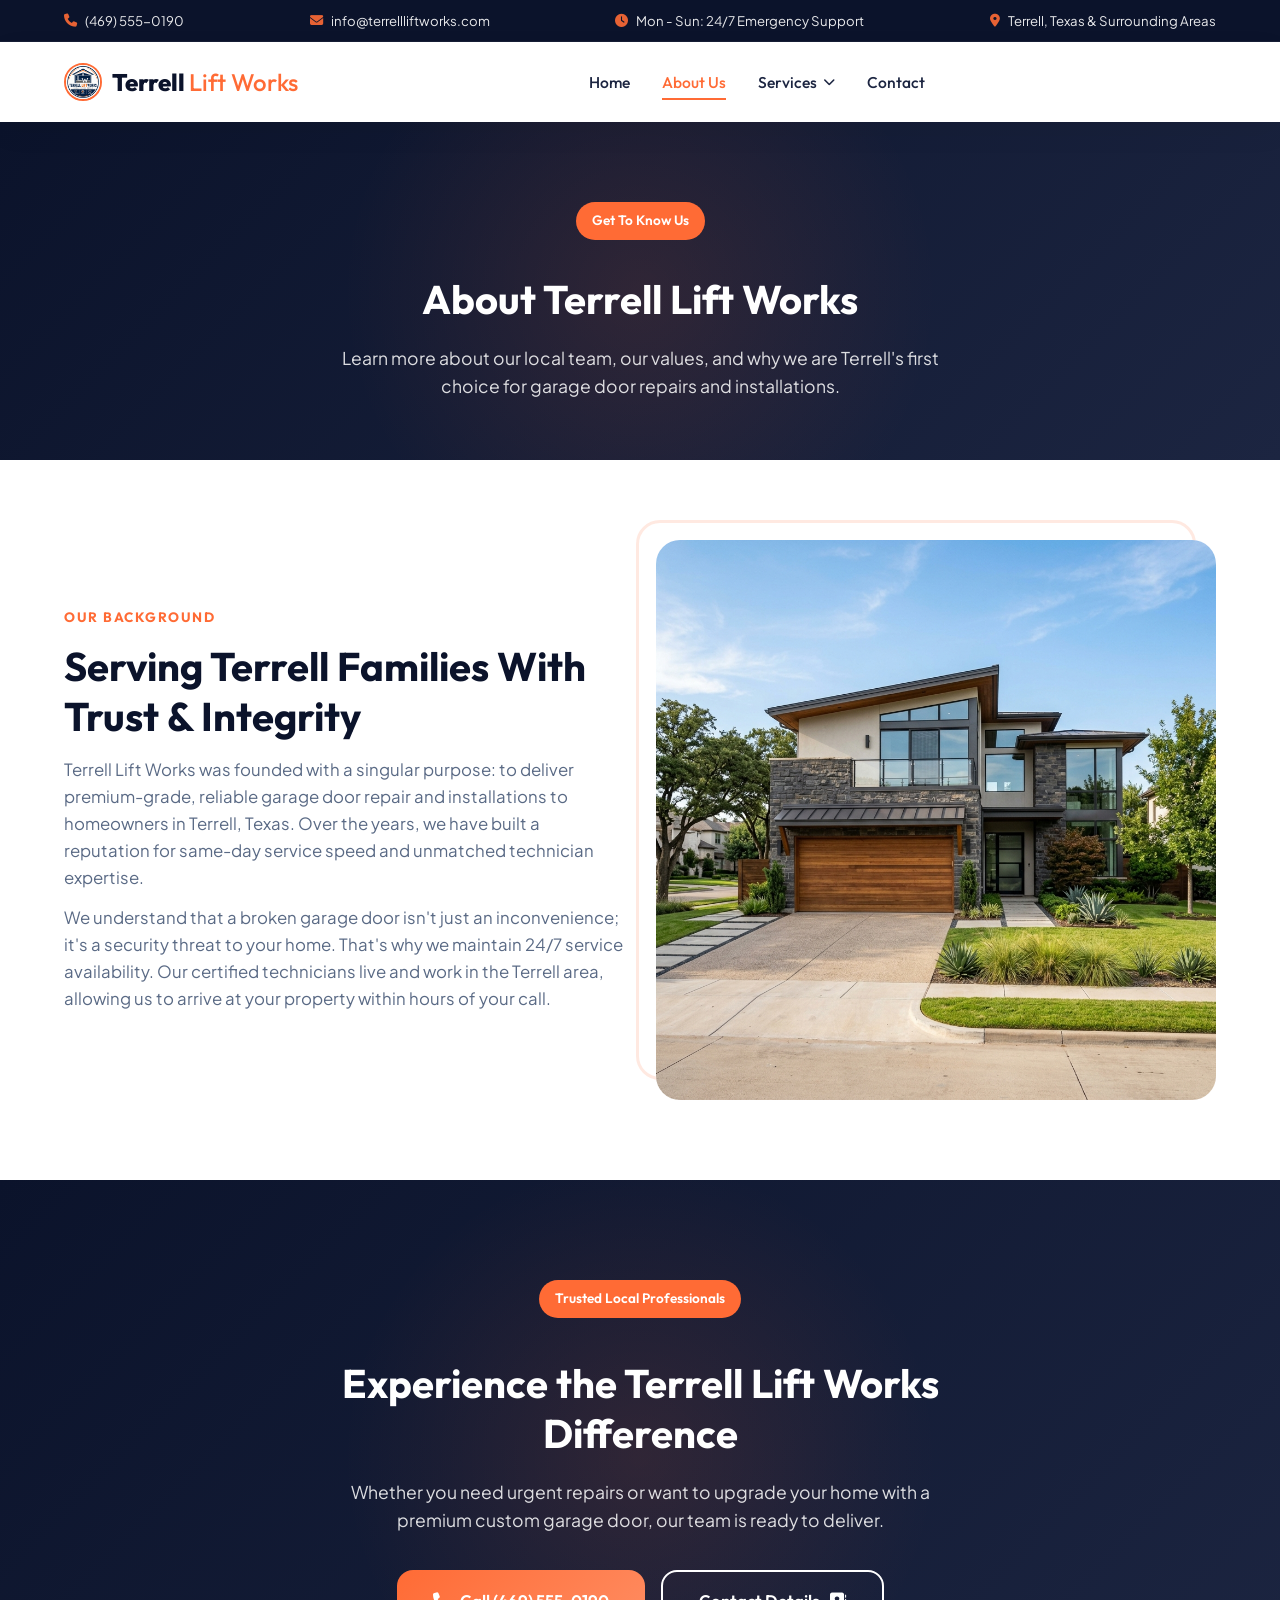
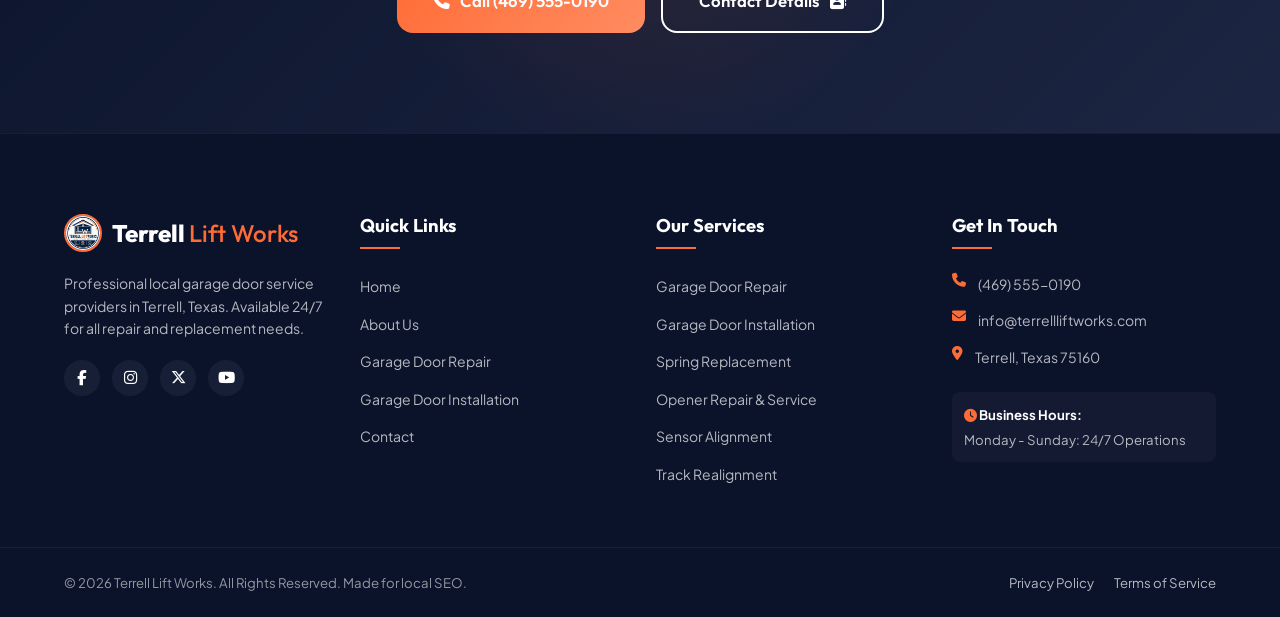
==== about.html @ 69af88a5 "first commit" ====
<!DOCTYPE html>
<html lang="en">
<head>
    <meta charset="UTF-8">
    <meta name="viewport" content="width=device-width, initial-scale=1.0">
    <title>About Us | Terrell Lift Works</title>
    <meta name="description" content="Learn more about Terrell Lift Works. We are a locally owned and operated team of garage door repair and installation experts in Terrell, Texas.">
    <meta name="robots" content="index, follow">
    <link rel="canonical" href="https://garagedoorrepairterrell.com/about.html">
    
    <!-- Open Graph / Facebook -->
    <meta property="og:type" content="website">
    <meta property="og:url" content="https://garagedoorrepairterrell.com/about.html">
    <meta property="og:title" content="About Us | Terrell Lift Works">
    <meta property="og:description" content="Learn about our experienced local technicians, licensing, core values, and community commitment in Terrell, TX.">
    <meta property="og:image" content="assets/about_garage.png">

    <!-- Google Fonts -->
    <link rel="preconnect" href="https://fonts.googleapis.com">
    <link rel="preconnect" href="https://fonts.gstatic.com" crossorigin>
    <link href="https://fonts.googleapis.com/css2?family=Outfit:wght@400;500;600;700;800&family=Plus+Jakarta+Sans:wght@400;500;600;700&display=swap" rel="stylesheet">

    <!-- Font Awesome Icons -->
    <link rel="stylesheet" href="https://cdnjs.cloudflare.com/ajax/libs/font-awesome/6.4.0/css/all.min.css" integrity="sha512-iecdLmaskl7CVkqkXNQ/ZH/XLlvWZOJyj7Yy7tcenmpD1ypASozpmT/E0iPtmFIB46ZmdtAc9eNBvH0H/ZpiBw==" crossorigin="anonymous" referrerpolicy="no-referrer" />

    <!-- Favicon -->
    <link rel="icon" type="image/jpeg" href="assets/logo.jpg">

    <!-- Custom CSS -->
    <link rel="stylesheet" href="style.css">
    <!-- Schema Markup -->
    <script type="application/ld+json">
    {
      "@context": "https://schema.org",
      "@graph": [
        {
          "@type": "AboutPage",
          "@id": "https://garagedoorrepairterrell.com/about.html#webpage",
          "url": "https://garagedoorrepairterrell.com/about.html",
          "name": "About Us - Terrell Lift Works",
          "description": "Learn more about Terrell Lift Works. We are a locally owned and operated team of garage door repair and installation experts in Terrell, Texas.",
          "isPartOf": {
            "@type": "WebSite",
            "@id": "https://garagedoorrepairterrell.com/#website",
            "url": "https://garagedoorrepairterrell.com/",
            "name": "Terrell Lift Works"
          }
        },
        {
          "@type": "LocalBusiness",
          "@id": "https://garagedoorrepairterrell.com/#business",
          "name": "Terrell Lift Works",
          "image": "https://garagedoorrepairterrell.com/assets/logo.jpg",
          "telephone": "+14695550190",
          "url": "https://garagedoorrepairterrell.com/"
        }
      ]
    }
    </script>
</head>
<body>

    <!-- Scroll Progress Bar -->
    <div id="scroll-progress" class="scroll-progress-bar" aria-hidden="true"></div>



    <!-- Top Info Bar -->
    <div class="top-info-bar" role="complementary" aria-label="Quick Contact Info">
        <div class="container info-container">
            <div class="info-item">
                <i class="fa-solid fa-phone info-icon" aria-hidden="true"></i>
                <a href="tel:+14695550190" aria-label="Call us at (469) 555-0190">(469) 555-0190</a>
            </div>
            <div class="info-item">
                <i class="fa-solid fa-envelope info-icon" aria-hidden="true"></i>
                <a href="mailto:info@terrellliftworks.com" aria-label="Email info@terrellliftworks.com">info@terrellliftworks.com</a>
            </div>
            <div class="info-item">
                <i class="fa-solid fa-clock info-icon" aria-hidden="true"></i>
                <span>Mon - Sun: 24/7 Emergency Support</span>
            </div>
            <div class="info-item">
                <i class="fa-solid fa-location-dot info-icon" aria-hidden="true"></i>
                <span>Terrell, Texas & Surrounding Areas</span>
            </div>
        </div>
    </div>

    <!-- Sticky Main Header & Navbar -->
    <header class="main-header" id="main-header">
        <div class="container nav-container">
            <!-- Logo -->
            <a href="index.html" class="logo" aria-label="Terrell Lift Works Home">
                <img src="assets/logo.jpg" alt="Terrell Lift Works Logo" class="logo-image">
                <span class="logo-text">Terrell<span class="logo-accent">Lift Works</span></span>
            </a>

            <!-- Navigation Links -->
            <nav class="nav-menu-wrapper" id="nav-menu-wrapper" aria-label="Main Navigation">
                <ul class="nav-menu" id="nav-menu">
                    <li class="nav-item">
                        <a href="index.html" class="nav-link">Home</a>
                    </li>
                    <li class="nav-item">
                        <a href="about.html" class="nav-link active">About Us</a>
                    </li>
                    <li class="nav-item dropdown">
                        <a href="#services" class="nav-link dropdown-toggle" id="servicesDropdownLink" role="button" aria-expanded="false" aria-haspopup="true">
                            Services <i class="fa-solid fa-chevron-down dropdown-arrow" aria-hidden="true"></i>
                        </a>
                        <ul class="dropdown-menu" aria-labelledby="servicesDropdownLink">
                            <li><a href="garage-door-installation.html" class="dropdown-item">Garage Door Installation</a></li>
                        </ul>
                    </li>
                    <li class="nav-item">
                        <a href="contact.html" class="nav-link">Contact</a>
                    </li>
                </ul>
            </nav>

            <!-- Actions & Hamburger Menu -->
            <div class="header-actions">
                <button class="hamburger-toggle" id="hamburger-toggle" aria-expanded="false" aria-controls="nav-menu-wrapper" aria-label="Toggle Navigation Menu">
                    <span class="bar bar-top"></span>
                    <span class="bar bar-mid"></span>
                    <span class="bar bar-bot"></span>
                </button>
            </div>
        </div>
    </header>

    <main>
        <!-- Subpage Banner Hero -->
        <section class="cta-section text-center" style="padding: 80px 0 60px;" aria-label="Page Header">
            <div class="cta-bg-decorator" aria-hidden="true"></div>
            <div class="container reveal-up">
                <span class="badge badge-orange">Get To Know Us</span>
                <h1 class="cta-title" style="margin-top: 10px;">About Terrell Lift Works</h1>
                <p class="cta-desc" style="max-width: 600px; margin-left: auto; margin-right: auto; margin-bottom: 0;">Learn more about our local team, our values, and why we are Terrell's first choice for garage door repairs and installations.</p>
            </div>
        </section>

        <!-- Our Story / Grid -->
        <section class="about-section" style="padding: 80px 0;" aria-label="Our Story">
            <div class="container grid grid-2 align-center">
                <!-- Left: content -->
                <div class="about-content reveal-left">
                    <span class="section-subtitle">Our Background</span>
                    <h2 class="section-title">Serving Terrell Families With Trust &amp; Integrity</h2>
                    <p class="section-desc">Terrell Lift Works was founded with a singular purpose: to deliver premium-grade, reliable garage door repair and installations to homeowners in Terrell, Texas. Over the years, we have built a reputation for same-day service speed and unmatched technician expertise.</p>
                    <p class="section-desc" style="margin-top: -10px;">We understand that a broken garage door isn't just an inconvenience; it's a security threat to your home. That's why we maintain 24/7 service availability. Our certified technicians live and work in the Terrell area, allowing us to arrive at your property within hours of your call.</p>
                    

                </div>

                <!-- Right: Image -->
                <div class="about-media reveal-right">
                    <div class="about-decoration" aria-hidden="true"></div>
                    <div class="image-wrapper shadow-lg">
                        <img src="assets/about_garage.png" alt="Our professional technicians working on a garage installation in Terrell, TX" class="about-img">
                    </div>
                </div>
            </div>
        </section>





        <!-- CTA Section -->
        <section class="cta-section" aria-label="Book Now">
            <div class="cta-bg-decorator" aria-hidden="true"></div>
            <div class="container text-center max-w-700 reveal-up">
                <span class="badge badge-orange">Trusted Local Professionals</span>
                <h2 class="cta-title">Experience the Terrell Lift Works Difference</h2>
                <p class="cta-desc">Whether you need urgent repairs or want to upgrade your home with a premium custom garage door, our team is ready to deliver.</p>
                <div class="cta-buttons">
                    <a href="tel:+14695550190" class="btn btn-orange-gradient btn-lg shadow-hover">
                        <i class="fa-solid fa-phone" aria-hidden="true"></i> Call (469) 555-0190
                    </a>
                    <a href="contact.html" class="btn btn-outline-white btn-lg">
                        Contact Details <i class="fa-solid fa-address-book" aria-hidden="true"></i>
                    </a>
                </div>
            </div>
        </section>
    </main>

    <!-- Footer -->
    <footer class="main-footer" role="contentinfo">
        <div class="container grid grid-4">
            <!-- Col 1: About & Social -->
            <div class="footer-col footer-col-about">
                <a href="index.html" class="logo footer-logo" aria-label="Terrell Lift Works Home">
                    <img src="assets/logo.jpg" alt="Terrell Lift Works Logo" class="logo-image">
                    <span class="logo-text">Terrell<span class="logo-accent">Lift Works</span></span>
                </a>
                <p class="footer-about-text">Professional local garage door service providers in Terrell, Texas. Available 24/7 for all repair and replacement needs.</p>
                <div class="footer-socials">
                    <a href="https://facebook.com/" target="_blank" rel="noopener" aria-label="Facebook Page"><i class="fa-brands fa-facebook-f"></i></a>
                    <a href="https://instagram.com/" target="_blank" rel="noopener" aria-label="Instagram Profile"><i class="fa-brands fa-instagram"></i></a>
                    <a href="https://twitter.com/" target="_blank" rel="noopener" aria-label="Twitter Feed"><i class="fa-brands fa-x-twitter"></i></a>
                    <a href="https://youtube.com/" target="_blank" rel="noopener" aria-label="YouTube Channel"><i class="fa-brands fa-youtube"></i></a>
                </div>
            </div>

            <!-- Col 2: Quick Links -->
            <div class="footer-col">
                <h4 class="footer-col-title">Quick Links</h4>
                <ul class="footer-links" role="list">
                    <li><a href="index.html">Home</a></li>
                    <li><a href="about.html">About Us</a></li>
                    <li><a href="garage-door-repair.html">Garage Door Repair</a></li>
                    <li><a href="garage-door-installation.html">Garage Door Installation</a></li>
                    <li><a href="contact.html">Contact</a></li>
                </ul>
            </div>

            <!-- Col 3: Services -->
            <div class="footer-col">
                <h4 class="footer-col-title">Our Services</h4>
                <ul class="footer-links" role="list">
                    <li><a href="garage-door-repair.html">Garage Door Repair</a></li>
                    <li><a href="garage-door-installation.html">Garage Door Installation</a></li>
                    <li><a href="garage-door-repair.html">Spring Replacement</a></li>
                    <li><a href="garage-door-repair.html">Opener Repair &amp; Service</a></li>
                    <li><a href="garage-door-repair.html">Sensor Alignment</a></li>
                    <li><a href="garage-door-repair.html">Track Realignment</a></li>
                </ul>
            </div>

            <!-- Col 4: Contact Info & Hours -->
            <div class="footer-col">
                <h4 class="footer-col-title">Get In Touch</h4>
                <address class="footer-contact-info">
                    <div class="footer-info-item">
                        <i class="fa-solid fa-phone text-orange" aria-hidden="true"></i>
                        <a href="tel:+14695550190">(469) 555-0190</a>
                    </div>
                    <div class="footer-info-item">
                        <i class="fa-solid fa-envelope text-orange" aria-hidden="true"></i>
                        <a href="mailto:info@terrellliftworks.com">info@terrellliftworks.com</a>
                    </div>
                    <div class="footer-info-item">
                        <i class="fa-solid fa-location-dot text-orange" aria-hidden="true"></i>
                        <span>Terrell, Texas 75160</span>
                    </div>
                </address>
                <div class="footer-hours mt-3">
                    <span class="hours-title"><i class="fa-solid fa-clock text-orange" aria-hidden="true"></i> Business Hours:</span>
                    <span class="hours-val">Monday - Sunday: 24/7 Operations</span>
                </div>
            </div>
        </div>

        <!-- Footer Bottom -->
        <div class="footer-bottom">
            <div class="container flex-row flex-between">
                <p class="copyright">&copy; 2026 Terrell Lift Works. All Rights Reserved. Made for local SEO.</p>
                <ul class="footer-legal-links" role="list">
                    <li><a href="index.html">Privacy Policy</a></li>
                    <li><a href="index.html">Terms of Service</a></li>
                </ul>
            </div>
        </div>
    </footer>

    <!-- Back to Top Button -->
    <button id="back-to-top" class="back-to-top-btn" aria-label="Back to Top">
        <i class="fa-solid fa-arrow-up" aria-hidden="true"></i>
    </button>

    <!-- Custom Script -->
    <script src="script.js"></script>
</body>
</html>
---- style.css ----
/* ==========================================================================
   CSS DESIGN SYSTEM & VARIABLE DEFINITIONS
   ========================================================================== */
:root {
    /* Color Palette */
    --color-navy-dark: #0B132B;
    --color-navy-medium: #1C2541;
    --color-navy-light: #3A506B;
    --color-orange: #FF6B35;
    --color-orange-light: #FF8C61;
    --color-orange-dark: #E0531F;
    --color-white: #FFFFFF;
    --color-bg-light: #F4F5F7;
    --color-text-dark: #2D3748;
    --color-text-muted: #5A6A85;
    --color-border: #E2E8F0;
    --color-red: #D9534F;
    --color-green: #2ECC71;

    /* Fonts */
    --font-heading: 'Outfit', -apple-system, BlinkMacSystemFont, "Segoe UI", Roboto, sans-serif;
    --font-body: 'Plus Jakarta Sans', -apple-system, BlinkMacSystemFont, "Segoe UI", Roboto, sans-serif;

    /* Spacing & Sizes */
    --container-max-width: 1200px;
    --border-radius-sm: 8px;
    --border-radius-md: 16px;
    --border-radius-lg: 24px;
    
    /* Shadows */
    --shadow-soft: 0 10px 30px rgba(0, 0, 0, 0.05);
    --shadow-medium: 0 15px 35px rgba(11, 19, 43, 0.08);
    --shadow-heavy: 0 20px 40px rgba(11, 19, 43, 0.15);
    --shadow-orange-glow: 0 10px 25px rgba(255, 107, 53, 0.25);
    --shadow-navy-glow: 0 10px 25px rgba(28, 37, 65, 0.15);

    /* Transitions */
    --transition-fast: 0.2s ease;
    --transition-normal: 0.3s cubic-bezier(0.25, 0.8, 0.25, 1);
    --transition-slow: 0.5s cubic-bezier(0.25, 0.8, 0.25, 1);
}

/* ==========================================================================
   RESET & BASE STYLES
   ========================================================================== */
*, *::before, *::after {
    box-sizing: border-box;
    margin: 0;
    padding: 0;
}

html {
    scroll-behavior: smooth;
    font-size: 16px;
    -webkit-font-smoothing: antialiased;
    -moz-osx-font-smoothing: grayscale;
}

body {
    font-family: var(--font-body);
    color: var(--color-text-dark);
    background-color: var(--color-white);
    line-height: 1.6;
    overflow-x: hidden;
}

h1, h2, h3, h4, h5, h6 {
    font-family: var(--font-heading);
    font-weight: 700;
    color: var(--color-navy-dark);
    line-height: 1.25;
}

a {
    color: inherit;
    text-decoration: none;
    transition: var(--transition-fast);
}

ul, ol {
    list-style: none;
}

img {
    max-width: 100%;
    height: auto;
    display: block;
}

button, input, select, textarea {
    font-family: inherit;
    font-size: inherit;
    color: inherit;
    border: none;
    outline: none;
    background: none;
}

button {
    cursor: pointer;
}

/* ==========================================================================
   LAYOUT CONTAINERS & UTILITIES
   ========================================================================== */
.container {
    width: 100%;
    max-width: var(--container-max-width);
    margin: 0 auto;
    padding: 0 24px;
}

.grid {
    display: grid;
    gap: 32px;
}

.grid-2 {
    grid-template-columns: repeat(2, 1fr);
}

.grid-3 {
    grid-template-columns: repeat(3, 1fr);
}

.grid-4 {
    grid-template-columns: repeat(4, 1fr);
}

.grid-2-13 {
    grid-template-columns: 1.2fr 1.8fr;
}

.flex-row {
    display: flex;
    align-items: center;
}

.flex-between {
    justify-content: space-between;
}

.align-center {
    align-items: center;
}

.text-center {
    text-align: center;
}

.text-orange {
    color: var(--color-orange);
}

.bg-light {
    background-color: var(--color-bg-light);
}

.max-w-700 {
    max-width: 700px;
}

.mx-auto {
    margin-left: auto;
    margin-right: auto;
}

.mb-5 {
    margin-bottom: 48px;
}

.mt-2 {
    margin-top: 16px;
}

.mt-3 {
    margin-top: 24px;
}

.mt-4 {
    margin-top: 32px;
}

/* ==========================================================================
   SCROLL PROGRESS BAR & LOADER
   ========================================================================== */
.scroll-progress-bar {
    position: fixed;
    top: 0;
    left: 0;
    height: 4px;
    background: linear-gradient(90deg, var(--color-orange) 0%, var(--color-orange-light) 100%);
    width: 0%;
    z-index: 1001;
    transition: width 0.1s ease-out;
}

.page-loader {
    position: fixed;
    top: 0;
    left: 0;
    width: 100%;
    height: 100%;
    background-color: var(--color-navy-dark);
    display: flex;
    justify-content: center;
    align-items: center;
    z-index: 9999;
    transition: opacity 0.5s ease, visibility 0.5s ease;
}

.page-loader.fade-out {
    opacity: 0;
    visibility: hidden;
}

.loader-content {
    text-align: center;
}

.loader-garage-door {
    width: 60px;
    height: 60px;
    border: 3px solid var(--color-white);
    border-radius: 4px;
    margin: 0 auto 20px;
    position: relative;
    padding: 2px;
    overflow: hidden;
}

.door-panel {
    background-color: var(--color-orange);
    height: 16px;
    margin-bottom: 2px;
    border-radius: 2px;
    animation: openDoor 2s ease-in-out infinite alternate;
}

.panel-1 { animation-delay: 0s; }
.panel-2 { animation-delay: 0.15s; }
.panel-3 { animation-delay: 0.3s; }

.loader-text {
    font-family: var(--font-heading);
    color: var(--color-white);
    font-size: 1.25rem;
    font-weight: 700;
    letter-spacing: 1px;
}

@keyframes openDoor {
    0% { transform: translateY(0); opacity: 1; }
    50% { transform: translateY(-40px); opacity: 0; }
    100% { transform: translateY(-40px); opacity: 0; }
}

/* ==========================================================================
   BUTTONS
   ========================================================================== */
.btn {
    display: inline-flex;
    align-items: center;
    justify-content: center;
    gap: 10px;
    padding: 14px 28px;
    font-family: var(--font-heading);
    font-weight: 600;
    border-radius: var(--border-radius-md);
    transition: var(--transition-normal);
    position: relative;
    overflow: hidden;
    z-index: 1;
}

.btn-primary {
    background-color: var(--color-orange);
    color: var(--color-white);
}

.btn-primary::before {
    content: '';
    position: absolute;
    top: 0;
    left: 0;
    width: 100%;
    height: 100%;
    background-color: var(--color-orange-dark);
    transform: scaleX(0);
    transform-origin: right;
    transition: transform 0.4s cubic-bezier(0.25, 0.8, 0.25, 1);
    z-index: -1;
    border-radius: var(--border-radius-md);
}

.btn-primary:hover::before {
    transform: scaleX(1);
    transform-origin: left;
}

.btn-primary:hover {
    color: var(--color-white);
    transform: translateY(-2px);
    box-shadow: var(--shadow-orange-glow);
}

.btn-outline {
    background-color: transparent;
    border: 2px solid var(--color-navy-dark);
    color: var(--color-navy-dark);
}

.btn-outline:hover {
    background-color: var(--color-navy-dark);
    color: var(--color-white);
    transform: translateY(-2px);
}

.btn-outline-white {
    background-color: transparent;
    border: 2px solid var(--color-white);
    color: var(--color-white);
}

.btn-outline-white:hover {
    background-color: var(--color-white);
    color: var(--color-navy-dark);
    transform: translateY(-2px);
}

.btn-orange-gradient {
    background: linear-gradient(135deg, var(--color-orange) 0%, var(--color-orange-light) 100%);
    color: var(--color-white);
}

.btn-orange-gradient:hover {
    transform: translateY(-2px);
    box-shadow: var(--shadow-orange-glow);
}

.btn-block {
    display: flex;
    width: 100%;
}

.btn-lg {
    padding: 16px 36px;
    font-size: 1.05rem;
}

.btn-nav {
    padding: 10px 20px;
    font-size: 0.9rem;
    border-radius: var(--border-radius-sm);
}

/* Animations for buttons */
.shadow-pulse {
    animation: shadowPulse 2s infinite;
}

@keyframes shadowPulse {
    0% { box-shadow: 0 0 0 0 rgba(255, 107, 53, 0.4); }
    70% { box-shadow: 0 0 0 10px rgba(255, 107, 53, 0); }
    100% { box-shadow: 0 0 0 0 rgba(255, 107, 53, 0); }
}

/* ==========================================================================
   TOP INFO BAR
   ========================================================================== */
.top-info-bar {
    background-color: var(--color-navy-dark);
    color: var(--color-white);
    font-size: 0.825rem;
    padding: 10px 0;
    border-bottom: 1px solid rgba(255, 255, 255, 0.05);
}

.info-container {
    display: flex;
    justify-content: space-between;
    flex-wrap: wrap;
    gap: 12px;
}

.info-item {
    display: flex;
    align-items: center;
    gap: 8px;
    opacity: 0.9;
}

.info-item a:hover {
    color: var(--color-orange-light);
}

.info-icon {
    color: var(--color-orange);
}

/* ==========================================================================
   HEADER / STICKY NAVIGATION
   ========================================================================== */
.main-header {
    position: sticky;
    top: 0;
    left: 0;
    width: 100%;
    background-color: rgba(255, 255, 255, 0.95);
    backdrop-filter: blur(10px);
    -webkit-backdrop-filter: blur(10px);
    z-index: 1000;
    box-shadow: var(--shadow-soft);
    transition: var(--transition-normal);
}

.main-header.scrolled {
    padding: 8px 0;
    background-color: rgba(255, 255, 255, 0.98);
    box-shadow: var(--shadow-medium);
}

.nav-container {
    display: flex;
    justify-content: space-between;
    align-items: center;
    height: 80px;
    transition: var(--transition-normal);
}

.main-header.scrolled .nav-container {
    height: 65px;
}

/* Logo Design */
.logo {
    display: flex;
    align-items: center;
    gap: 10px;
    font-family: var(--font-heading);
    font-weight: 800;
    font-size: 1.5rem;
    color: var(--color-navy-dark);
}

.logo-image {
    height: 38px;
    width: 38px;
    object-fit: cover;
    border-radius: 50%;
    border: 2px solid var(--color-orange);
    transition: transform var(--transition-normal);
}

.logo:hover .logo-image {
    transform: rotate(-10deg) scale(1.1);
}

.logo-accent {
    color: var(--color-orange);
    font-weight: 500;
    margin-left: 4px;
}

/* Navigation Links */
.nav-menu-wrapper {
    display: flex;
    align-items: center;
}

.nav-menu {
    display: flex;
    align-items: center;
    gap: 32px;
}

.nav-link {
    font-family: var(--font-heading);
    font-weight: 500;
    font-size: 0.975rem;
    color: var(--color-navy-medium);
    position: relative;
    padding: 8px 0;
}

.nav-link::after {
    content: '';
    position: absolute;
    bottom: 0;
    left: 0;
    width: 100%;
    height: 2px;
    background-color: var(--color-orange);
    transform: scaleX(0);
    transform-origin: right;
    transition: transform var(--transition-normal);
}

.nav-link:hover::after,
.nav-link.active::after {
    transform: scaleX(1);
    transform-origin: left;
}

.nav-link:hover,
.nav-link.active {
    color: var(--color-orange);
}

/* Services Dropdown Menu */
.nav-item.dropdown {
    position: relative;
}

.dropdown-toggle {
    display: flex;
    align-items: center;
    gap: 6px;
    cursor: pointer;
}

.dropdown-arrow {
    font-size: 0.75rem;
    transition: transform var(--transition-fast);
}

.nav-item.dropdown:hover .dropdown-arrow {
    transform: rotate(180deg);
}

.dropdown-menu {
    position: absolute;
    top: 100%;
    left: 50%;
    transform: translateX(-50%) translateY(15px);
    background-color: var(--color-white);
    border-radius: var(--border-radius-sm);
    box-shadow: var(--shadow-heavy);
    width: 240px;
    padding: 12px;
    opacity: 0;
    visibility: hidden;
    transition: transform var(--transition-normal), opacity var(--transition-normal), visibility var(--transition-normal);
    border: 1px solid var(--color-border);
}

.nav-item.dropdown:hover .dropdown-menu {
    opacity: 1;
    visibility: visible;
    transform: translateX(-50%) translateY(0);
}

.dropdown-item {
    display: block;
    padding: 10px 16px;
    font-family: var(--font-heading);
    font-weight: 500;
    font-size: 0.9rem;
    color: var(--color-navy-medium);
    border-radius: var(--border-radius-sm);
    transition: var(--transition-fast);
}

.dropdown-item:hover {
    background-color: var(--color-bg-light);
    color: var(--color-orange);
    padding-left: 20px;
}

/* Header Action / Hamburger */
.header-actions {
    display: flex;
    align-items: center;
    gap: 20px;
}

.hamburger-toggle {
    display: none;
    flex-direction: column;
    justify-content: space-between;
    width: 26px;
    height: 18px;
    background: transparent;
    z-index: 1002;
}

.bar {
    width: 100%;
    height: 3px;
    background-color: var(--color-navy-dark);
    border-radius: 2px;
    transition: var(--transition-normal);
}

/* ==========================================================================
   HERO SECTION
   ========================================================================== */
.hero-section {
    position: relative;
    padding: 140px 0 100px;
    background: linear-gradient(180deg, rgba(244, 245, 247, 0.4) 0%, var(--color-white) 100%);
    overflow: hidden;
}

/* Floating Decorative Shapes */
.floating-shape {
    position: absolute;
    background: radial-gradient(circle, rgba(255, 107, 53, 0.08) 0%, rgba(255, 255, 255, 0) 70%);
    border-radius: 50%;
    z-index: 0;
    pointer-events: none;
}

.shape-1 {
    width: 500px;
    height: 500px;
    top: -100px;
    right: -100px;
    animation: floatShape 20s infinite alternate;
}

.shape-2 {
    width: 350px;
    height: 350px;
    bottom: -50px;
    left: -100px;
    animation: floatShape 15s infinite alternate-reverse;
}

@keyframes floatShape {
    0% { transform: translateY(0) scale(1); }
    100% { transform: translateY(40px) scale(1.1); }
}

.hero-container {
    display: grid;
    grid-template-columns: 1.1fr 0.9fr;
    gap: 48px;
    align-items: center;
    position: relative;
    z-index: 1;
}

.hero-content {
    z-index: 2;
}

.badge {
    display: inline-flex;
    align-items: center;
    gap: 8px;
    background-color: rgba(255, 107, 53, 0.1);
    color: var(--color-orange-dark);
    padding: 8px 16px;
    border-radius: 50px;
    font-size: 0.85rem;
    font-family: var(--font-heading);
    font-weight: 600;
    margin-bottom: 24px;
    border: 1px solid rgba(255, 107, 53, 0.2);
}

.badge-orange {
    background-color: var(--color-orange);
    color: var(--color-white);
    border: none;
}

.hero-heading {
    font-size: 3.5rem;
    line-height: 1.15;
    margin-bottom: 20px;
}

.hero-lead {
    font-size: 1.15rem;
    color: var(--color-text-muted);
    margin-bottom: 36px;
    max-width: 580px;
}

.hero-ctas {
    display: flex;
    gap: 16px;
    margin-bottom: 40px;
}

.trust-signals {
    display: flex;
    gap: 24px;
    flex-wrap: wrap;
    border-top: 1px solid var(--color-border);
    padding-top: 24px;
}

.trust-item {
    display: flex;
    align-items: center;
    gap: 10px;
}

.trust-icon {
    font-size: 1.1rem;
    color: var(--color-orange);
}

.trust-text {
    font-size: 0.9rem;
    font-weight: 600;
    color: var(--color-navy-light);
}

/* Hero Right Column (Media) */
.hero-media {
    position: relative;
    display: flex;
    justify-content: center;
}

.hero-media .image-wrapper {
    width: 100%;
    position: relative;
    z-index: 2;
    border-radius: var(--border-radius-lg);
    overflow: hidden;
    box-shadow: var(--shadow-heavy);
}

.hero-img {
    width: 100%;
    object-fit: cover;
    display: block;
    height: auto;
}

/* Elegant curved decorative elements inside hero */
.curved-decorator {
    position: absolute;
    bottom: -15px;
    left: -15px;
    width: 150px;
    height: 150px;
    z-index: 1;
    pointer-events: none;
}

.curved-decorator svg {
    width: 100%;
    height: 100%;
    opacity: 0.15;
}

/* ==========================================================================
   CARDS & GRID STYLING
   ========================================================================== */
.card {
    background-color: var(--color-white);
    border-radius: var(--border-radius-md);
    box-shadow: var(--shadow-soft);
    padding: 36px;
    border: 1px solid rgba(226, 232, 240, 0.8);
    transition: var(--transition-normal);
    position: relative;
}

.card:hover {
    transform: translateY(-8px);
    box-shadow: var(--shadow-medium);
}

/* USP Section Styling */
.usp-section {
    padding: 80px 0;
}

.usp-card {
    display: flex;
    flex-direction: column;
    align-items: center;
    height: 100%;
}

.usp-icon-wrapper {
    width: 70px;
    height: 70px;
    border-radius: 50%;
    display: flex;
    align-items: center;
    justify-content: center;
    font-size: 1.8rem;
    margin-bottom: 24px;
    transition: var(--transition-normal);
}

.shadow-orange {
    background-color: rgba(255, 107, 53, 0.1);
    color: var(--color-orange);
}

.shadow-navy {
    background-color: rgba(11, 19, 43, 0.08);
    color: var(--color-navy-dark);
}

.usp-card:hover .shadow-orange {
    background-color: var(--color-orange);
    color: var(--color-white);
    box-shadow: var(--shadow-orange-glow);
}

.usp-card:hover .shadow-navy {
    background-color: var(--color-navy-dark);
    color: var(--color-white);
    box-shadow: var(--shadow-navy-glow);
}

.usp-title {
    font-size: 1.25rem;
    margin-bottom: 12px;
}

.usp-desc {
    font-size: 0.925rem;
    color: var(--color-text-muted);
}

/* ==========================================================================
   ABOUT US SECTION
   ========================================================================== */
.about-section {
    padding: 100px 0;
}

.about-media {
    position: relative;
}

.about-decoration {
    position: absolute;
    top: -20px;
    left: -20px;
    width: 100%;
    height: 100%;
    border: 3px solid var(--color-orange);
    border-radius: var(--border-radius-lg);
    z-index: 0;
    opacity: 0.15;
}

.about-media .image-wrapper {
    position: relative;
    border-radius: var(--border-radius-lg);
    overflow: hidden;
    z-index: 1;
}

.about-img {
    width: 100%;
    height: auto;
}

.about-experience-badge {
    position: absolute;
    bottom: -24px;
    right: 24px;
    background-color: var(--color-navy-dark);
    color: var(--color-white);
    padding: 24px;
    border-radius: var(--border-radius-md);
    box-shadow: var(--shadow-heavy);
    z-index: 2;
    display: flex;
    align-items: center;
    gap: 16px;
}

.badge-num {
    font-family: var(--font-heading);
    font-size: 2.5rem;
    font-weight: 800;
    color: var(--color-orange);
    line-height: 1;
}

.badge-lbl {
    font-size: 0.85rem;
    font-weight: 600;
    max-width: 100px;
}

.section-subtitle {
    display: inline-block;
    color: var(--color-orange);
    font-family: var(--font-heading);
    font-weight: 700;
    text-transform: uppercase;
    font-size: 0.85rem;
    letter-spacing: 1.5px;
    margin-bottom: 12px;
}

.section-title {
    font-size: 2.5rem;
    margin-bottom: 16px;
}

.section-desc {
    color: var(--color-text-muted);
    font-size: 1.05rem;
    margin-bottom: 24px;
}

.about-features {
    display: flex;
    flex-direction: column;
    gap: 14px;
}

.about-features li {
    display: flex;
    align-items: flex-start;
    gap: 12px;
}

.about-features li span {
    font-size: 0.95rem;
    font-weight: 500;
    color: var(--color-text-dark);
}

/* ==========================================================================
   SERVICES SECTION
   ========================================================================== */
.services-section {
    padding: 100px 0;
}

.service-card {
    display: flex;
    flex-direction: column;
    height: 100%;
}

.service-header {
    display: flex;
    align-items: center;
    gap: 20px;
    margin-bottom: 20px;
}

.service-icon {
    width: 60px;
    height: 60px;
    background-color: rgba(255, 107, 53, 0.1);
    color: var(--color-orange);
    border-radius: 12px;
    display: flex;
    align-items: center;
    justify-content: center;
    font-size: 1.5rem;
    flex-shrink: 0;
    transition: var(--transition-normal);
}

.service-card:hover .service-icon {
    background-color: var(--color-orange);
    color: var(--color-white);
}

.service-title {
    font-size: 1.5rem;
}

.service-desc {
    color: var(--color-text-muted);
    font-size: 0.95rem;
    margin-bottom: 24px;
}

.service-subheading {
    font-size: 1.05rem;
    margin-bottom: 12px;
    border-bottom: 1px solid var(--color-border);
    padding-bottom: 8px;
}

.service-features {
    display: flex;
    flex-direction: column;
    gap: 10px;
    margin-bottom: auto;
}

.service-features li {
    display: flex;
    align-items: center;
    gap: 10px;
    font-size: 0.9rem;
    color: var(--color-text-dark);
}

/* ==========================================================================
   WHY CHOOSE US COMPARISON
   ========================================================================== */
.why-us-section {
    padding: 100px 0;
}

.comparison-card {
    border-top: 4px solid var(--color-navy-dark);
}

.comparison-card.highlighted {
    background-color: var(--color-navy-dark);
    color: var(--color-white);
    border-top: 4px solid var(--color-orange);
    transform: scale(1.03);
}

.comparison-card.highlighted .comparison-title {
    color: var(--color-white);
}

.comparison-card.highlighted .comparison-desc {
    color: rgba(255, 255, 255, 0.8);
}

.highlight-badge {
    position: absolute;
    top: -15px;
    right: 24px;
    background-color: var(--color-orange);
    color: var(--color-white);
    padding: 6px 14px;
    border-radius: 50px;
    font-size: 0.75rem;
    font-family: var(--font-heading);
    font-weight: 700;
    text-transform: uppercase;
}

.comparison-icon {
    font-size: 2.2rem;
    color: var(--color-orange);
    margin-bottom: 20px;
}

.comparison-title {
    font-size: 1.25rem;
    margin-bottom: 12px;
}

.comparison-desc {
    font-size: 0.925rem;
    color: var(--color-text-muted);
}

/* ==========================================================================
   DIY VS PROFESSIONAL SECTION
   ========================================================================== */
.diy-section {
    padding: 100px 0;
}

.diy-card, .pro-card {
    padding: 0;
    overflow: hidden;
}

.card-header-accent {
    display: flex;
    align-items: center;
    gap: 16px;
    padding: 24px 36px;
    color: var(--color-white);
}

.card-header-accent h3 {
    color: var(--color-white);
    font-size: 1.35rem;
}

.bg-dark-red {
    background-color: #8B0000;
}

.bg-orange-gradient {
    background: linear-gradient(135deg, var(--color-navy-medium) 0%, var(--color-navy-dark) 100%);
    border-bottom: 4px solid var(--color-orange);
}

.icon-large {
    font-size: 1.7rem;
}

.card-body {
    padding: 36px;
}

.diy-pro-list {
    display: flex;
    flex-direction: column;
    gap: 20px;
}

.pro-con {
    display: flex;
    align-items: flex-start;
    gap: 16px;
}

.icon-indicator {
    width: 24px;
    height: 24px;
    border-radius: 50%;
    display: flex;
    align-items: center;
    justify-content: center;
    font-size: 0.75rem;
    flex-shrink: 0;
    margin-top: 3px;
}

.con .icon-indicator {
    background-color: rgba(217, 83, 79, 0.15);
    color: var(--color-red);
}

.pro .icon-indicator {
    background-color: rgba(46, 204, 113, 0.15);
    color: var(--color-green);
}

.item-text {
    font-size: 0.95rem;
    line-height: 1.5;
}

.item-text strong {
    display: block;
    color: var(--color-navy-dark);
    margin-bottom: 2px;
}

.highlighted-pro {
    border: 2px solid var(--color-navy-dark);
    box-shadow: var(--shadow-medium);
}

/* ==========================================================================
   FAQ SECTION ACCORDION
   ========================================================================== */
.faq-section {
    padding: 100px 0;
}

.faq-intro {
    padding-right: 24px;
}

.faq-help-box {
    padding: 24px;
    border-radius: var(--border-radius-md);
    background-color: var(--color-navy-dark);
    color: var(--color-white);
    border-left: 4px solid var(--color-orange);
}

.faq-help-box h4 {
    color: var(--color-white);
    font-size: 1.15rem;
    margin-bottom: 8px;
}

.faq-help-box p {
    color: rgba(255, 255, 255, 0.8);
    font-size: 0.9rem;
}

.faq-accordion {
    display: flex;
    flex-direction: column;
    gap: 16px;
}

.faq-item {
    background-color: var(--color-white);
    border-radius: var(--border-radius-sm);
    border: 1px solid var(--color-border);
    overflow: hidden;
    transition: var(--transition-fast);
}

.faq-item:hover {
    border-color: var(--color-navy-light);
}

.faq-trigger {
    display: flex;
    justify-content: space-between;
    align-items: center;
    width: 100%;
    padding: 20px 24px;
    text-align: left;
    font-family: var(--font-heading);
    font-weight: 600;
    font-size: 1.05rem;
    color: var(--color-navy-dark);
    background-color: transparent;
    transition: var(--transition-fast);
}

.faq-trigger:focus-visible {
    background-color: var(--color-bg-light);
    outline: 2px solid var(--color-orange);
}

.faq-icon-wrapper {
    font-size: 0.85rem;
    color: var(--color-orange);
    transition: transform var(--transition-normal);
}

.faq-item.active .faq-icon-wrapper {
    transform: rotate(45deg);
}

.faq-content {
    max-height: 0;
    overflow: hidden;
    transition: max-height var(--transition-normal) ease-out;
}

.faq-content-inner {
    padding: 0 24px 20px;
    color: var(--color-text-muted);
    font-size: 0.925rem;
    border-top: 1px solid transparent;
}

.faq-item.active .faq-content-inner {
    border-top-color: var(--color-border);
}

/* ==========================================================================
   CONTACT SECTION
   ========================================================================== */
.contact-section {
    padding: 100px 0;
}

.contact-methods {
    display: flex;
    flex-direction: column;
    gap: 20px;
    margin-top: 36px;
}

.contact-method-card {
    display: flex;
    align-items: center;
    gap: 20px;
    background-color: var(--color-white);
    padding: 20px;
    border-radius: var(--border-radius-sm);
    box-shadow: var(--shadow-soft);
    border: 1px solid var(--color-border);
}

.method-icon {
    width: 50px;
    height: 50px;
    border-radius: 50%;
    display: flex;
    align-items: center;
    justify-content: center;
    font-size: 1.25rem;
    color: var(--color-white);
    flex-shrink: 0;
}

.bg-orange {
    background-color: var(--color-orange);
}

.bg-navy {
    background-color: var(--color-navy-dark);
}

.method-text span {
    display: block;
    font-size: 0.75rem;
    color: var(--color-text-muted);
    text-transform: uppercase;
    font-weight: 700;
    letter-spacing: 1px;
}

.method-link {
    font-family: var(--font-heading);
    font-weight: 700;
    font-size: 1.15rem;
    color: var(--color-navy-dark);
}

.method-link:hover {
    color: var(--color-orange);
}

.method-val {
    font-family: var(--font-heading);
    font-weight: 600;
    font-size: 1.05rem;
    color: var(--color-navy-dark);
}

/* Contact Form Styling */
.contact-form-wrapper {
    box-shadow: var(--shadow-heavy);
}

.form-title {
    font-size: 1.5rem;
    margin-bottom: 6px;
}

.form-subtitle {
    font-size: 0.875rem;
    color: var(--color-text-muted);
    margin-bottom: 24px;
}

.form-group-row {
    display: grid;
    grid-template-columns: repeat(2, 1fr);
    gap: 20px;
}

.form-group {
    margin-bottom: 20px;
    display: flex;
    flex-direction: column;
}

.form-group label {
    font-family: var(--font-heading);
    font-size: 0.85rem;
    font-weight: 600;
    margin-bottom: 6px;
    color: var(--color-navy-dark);
}

.form-group label .required {
    color: var(--color-red);
}

.form-group input,
.form-group select,
.form-group textarea {
    padding: 12px 16px;
    border: 1px solid var(--color-border);
    border-radius: var(--border-radius-sm);
    font-family: var(--font-body);
    font-size: 0.95rem;
    color: var(--color-text-dark);
    transition: var(--transition-fast);
    background-color: var(--color-bg-light);
}

.form-group input:focus,
.form-group select:focus,
.form-group textarea:focus {
    border-color: var(--color-orange);
    background-color: var(--color-white);
    box-shadow: 0 0 0 3px rgba(255, 107, 53, 0.15);
}

.form-group input.invalid,
.form-group select.invalid,
.form-group textarea.invalid {
    border-color: var(--color-red);
    box-shadow: 0 0 0 3px rgba(217, 83, 79, 0.15);
}

.form-error-msg {
    display: none;
    color: var(--color-red);
    font-size: 0.75rem;
    font-weight: 600;
    margin-top: 4px;
}

/* Alert Banner Styling */
.alert {
    padding: 16px 20px;
    border-radius: var(--border-radius-sm);
    margin-bottom: 20px;
    font-size: 0.9rem;
    font-weight: 500;
    display: flex;
    align-items: center;
    gap: 12px;
}

.alert-success {
    background-color: rgba(46, 204, 113, 0.15);
    color: #1b7a43;
    border: 1px solid rgba(46, 204, 113, 0.3);
}

.alert-danger {
    background-color: rgba(217, 83, 79, 0.15);
    color: #a94442;
    border: 1px solid rgba(217, 83, 79, 0.3);
}

/* ==========================================================================
   CTA SECTION
   ========================================================================== */
.cta-section {
    position: relative;
    padding: 100px 0;
    background: linear-gradient(135deg, var(--color-navy-dark) 0%, var(--color-navy-medium) 100%);
    color: var(--color-white);
    overflow: hidden;
}

.cta-bg-decorator {
    position: absolute;
    top: 50%;
    left: 50%;
    transform: translate(-50%, -50%);
    width: 600px;
    height: 600px;
    background: radial-gradient(circle, rgba(255, 107, 53, 0.12) 0%, rgba(255, 255, 255, 0) 70%);
    border-radius: 50%;
    z-index: 0;
    pointer-events: none;
}

.cta-section .container {
    position: relative;
    z-index: 1;
}

.cta-title {
    font-size: 2.5rem;
    color: var(--color-white);
    margin-top: 16px;
    margin-bottom: 20px;
}

.cta-desc {
    color: rgba(255, 255, 255, 0.85);
    font-size: 1.1rem;
    margin-bottom: 36px;
}

.cta-buttons {
    display: flex;
    justify-content: center;
    gap: 16px;
    flex-wrap: wrap;
}

/* ==========================================================================
   FOOTER SECTION
   ========================================================================== */
.main-footer {
    background-color: var(--color-navy-dark);
    color: rgba(255, 255, 255, 0.7);
    padding: 80px 0 0;
    border-top: 1px solid rgba(255, 255, 255, 0.05);
}

.footer-col-about {
    display: flex;
    flex-direction: column;
    gap: 20px;
}

.footer-logo .logo-text {
    color: var(--color-white);
}

.footer-about-text {
    font-size: 0.875rem;
    line-height: 1.6;
}

.footer-socials {
    display: flex;
    gap: 12px;
}

.footer-socials a {
    width: 36px;
    height: 36px;
    border-radius: 50%;
    background-color: rgba(255, 255, 255, 0.05);
    color: var(--color-white);
    display: flex;
    align-items: center;
    justify-content: center;
    font-size: 0.95rem;
    transition: var(--transition-fast);
}

.footer-socials a:hover {
    background-color: var(--color-orange);
    transform: translateY(-3px);
}

.footer-col-title {
    color: var(--color-white);
    font-size: 1.15rem;
    margin-bottom: 24px;
    position: relative;
    padding-bottom: 12px;
}

.footer-col-title::after {
    content: '';
    position: absolute;
    bottom: 0;
    left: 0;
    width: 40px;
    height: 2px;
    background-color: var(--color-orange);
}

.footer-links {
    display: flex;
    flex-direction: column;
    gap: 12px;
}

.footer-links a {
    font-size: 0.875rem;
    transition: var(--transition-fast);
}

.footer-links a:hover {
    color: var(--color-orange-light);
    padding-left: 6px;
}

.footer-contact-info {
    font-style: normal;
    display: flex;
    flex-direction: column;
    gap: 14px;
}

.footer-info-item {
    display: flex;
    align-items: flex-start;
    gap: 12px;
    font-size: 0.875rem;
}

.footer-info-item a:hover {
    color: var(--color-orange-light);
}

.footer-hours {
    display: flex;
    flex-direction: column;
    gap: 4px;
    background-color: rgba(255, 255, 255, 0.03);
    padding: 12px;
    border-radius: var(--border-radius-sm);
    font-size: 0.825rem;
}

.hours-title {
    font-weight: 700;
    color: var(--color-white);
}

/* Footer Bottom */
.footer-bottom {
    margin-top: 60px;
    padding: 24px 0;
    border-top: 1px solid rgba(255, 255, 255, 0.05);
    font-size: 0.825rem;
}

.copyright {
    opacity: 0.8;
}

.footer-legal-links {
    display: flex;
    gap: 20px;
}

.footer-legal-links a:hover {
    color: var(--color-orange-light);
}

/* Back to Top Button */
.back-to-top-btn {
    position: fixed;
    bottom: 30px;
    right: 30px;
    width: 46px;
    height: 46px;
    border-radius: 50%;
    background-color: var(--color-orange);
    color: var(--color-white);
    display: flex;
    align-items: center;
    justify-content: center;
    box-shadow: var(--shadow-medium);
    z-index: 999;
    opacity: 0;
    visibility: hidden;
    transform: translateY(10px);
    transition: opacity var(--transition-normal), visibility var(--transition-normal), transform var(--transition-normal), background-color var(--transition-fast);
}

.back-to-top-btn.active {
    opacity: 1;
    visibility: visible;
    transform: translateY(0);
}

.back-to-top-btn:hover {
    background-color: var(--color-orange-dark);
    transform: translateY(-3px);
}

/* ==========================================================================
   SCROLL REVEAL ANIMATIONS
   ========================================================================== */
.reveal-left, .reveal-right, .reveal-up {
    opacity: 0;
    transition: transform var(--transition-slow), opacity var(--transition-slow);
}

.reveal-left {
    transform: translateX(-40px);
}

.reveal-right {
    transform: translateX(40px);
}

.reveal-up {
    transform: translateY(45px);
}

.reveal-left.active, .reveal-right.active, .reveal-up.active {
    opacity: 1;
    transform: translate(0);
}

/* ==========================================================================
   RESPONSIVE MEDIA QUERIES
   ========================================================================== */

/* Laptop Screens (1024px) */
@media (max-width: 1024px) {
    :root {
        font-size: 15px;
    }

    .hero-heading {
        font-size: 3rem;
    }
}

/* Tablet Screens (991px and below) */
@media (max-width: 991px) {
    .grid-4 {
        grid-template-columns: repeat(2, 1fr);
    }

    .grid-3 {
        grid-template-columns: repeat(2, 1fr);
    }

    .grid-2-13 {
        grid-template-columns: 1fr;
        gap: 40px;
    }

    .hero-container {
        grid-template-columns: 1fr;
        gap: 60px;
        text-align: center;
    }

    .hero-lead {
        margin-left: auto;
        margin-right: auto;
    }

    .hero-ctas {
        justify-content: center;
    }

    .trust-signals {
        justify-content: center;
    }

    .hero-media {
        max-width: 550px;
        margin: 0 auto;
    }

    .about-section .grid-2 {
        grid-template-columns: 1fr;
        gap: 60px;
    }

    .about-media {
        max-width: 550px;
        margin: 0 auto;
    }

    .diy-section .grid-2 {
        grid-template-columns: 1fr;
    }

    .contact-section .grid-2 {
        grid-template-columns: 1fr;
        gap: 50px;
    }
}

/* Custom Nav Breakpoint (768px) */
@media (max-width: 768px) {
    .top-info-bar {
        font-size: 0.8rem;
    }
    
    .info-container {
        justify-content: center;
        gap: 10px 16px;
    }

    /* Mobile Hamburg and Nav slide */
    .hamburger-toggle {
        display: flex;
    }

    /* Hamburger Transformation active state */
    .hamburger-toggle.active .bar-top {
        transform: translateY(7.5px) rotate(45deg);
    }

    .hamburger-toggle.active .bar-mid {
        opacity: 0;
    }

    .hamburger-toggle.active .bar-bot {
        transform: translateY(-7.5px) rotate(-45deg);
    }

    .nav-menu-wrapper {
        position: fixed;
        top: 80px;
        left: -100%;
        width: 100%;
        height: calc(100vh - 80px);
        background-color: var(--color-white);
        box-shadow: var(--shadow-heavy);
        z-index: 999;
        transition: left 0.4s cubic-bezier(0.25, 0.8, 0.25, 1);
        align-items: flex-start;
        padding: 40px;
        overflow-y: auto;
    }

    .main-header.scrolled .nav-menu-wrapper {
        top: 65px;
        height: calc(100vh - 65px);
    }

    .nav-menu-wrapper.active {
        left: 0;
    }

    .nav-menu {
        flex-direction: column;
        align-items: flex-start;
        width: 100%;
        gap: 24px;
    }

    .nav-item {
        width: 100%;
    }

    .nav-link {
        font-size: 1.15rem;
        display: block;
        width: 100%;
        padding: 10px 0;
        border-bottom: 1px solid var(--color-border);
    }

    .nav-link::after {
        display: none;
    }

    /* Dropdown alignment on mobile */
    .dropdown-menu {
        position: static;
        transform: none;
        opacity: 1;
        visibility: visible;
        width: 100%;
        box-shadow: none;
        border: none;
        padding-left: 20px;
        max-height: 0;
        overflow: hidden;
        transition: max-height 0.3s ease-out;
        margin-top: 0;
    }

    .dropdown-menu.active {
        max-height: 200px;
    }

    .dropdown-toggle {
        justify-content: space-between;
    }

    .header-actions .btn-nav {
        display: none; /* Hide in header, show inside mobile navigation or use simple phone icon */
    }

    .btn-nav span {
        display: none;
    }

    /* Show Call button on Header in Mobile as icon */
    .header-actions .btn-nav {
        display: inline-flex;
        border-radius: 50%;
        width: 40px;
        height: 40px;
        padding: 0;
        align-items: center;
        justify-content: center;
    }
}

/* Mobile Screens (576px and below) */
@media (max-width: 576px) {
    .grid-4 {
        grid-template-columns: 1fr;
    }

    .grid-3 {
        grid-template-columns: 1fr;
    }

    .grid-2 {
        grid-template-columns: 1fr;
    }

    .hero-heading {
        font-size: 2.35rem;
    }

    .hero-ctas {
        flex-direction: column;
        gap: 12px;
    }

    .hero-ctas .btn {
        width: 100%;
    }

    .cta-buttons {
        flex-direction: column;
        gap: 12px;
    }

    .cta-buttons .btn {
        width: 100%;
    }

    .section-title {
        font-size: 2rem;
    }

    .about-experience-badge {
        padding: 16px;
        bottom: -15px;
        right: 15px;
    }

    .badge-num {
        font-size: 2rem;
    }

    .badge-lbl {
        font-size: 0.8rem;
    }

    .form-group-row {
        grid-template-columns: 1fr;
        gap: 0;
    }

    .footer-bottom .container {
        flex-direction: column;
        text-align: center;
        gap: 16px;
    }

    .footer-legal-links {
        justify-content: center;
    }
}

/* Ultra Small Mobile Screens (360px and below) */
@media (max-width: 360px) {
    .hero-heading {
        font-size: 2rem;
    }

    .card {
        padding: 24px;
    }
}
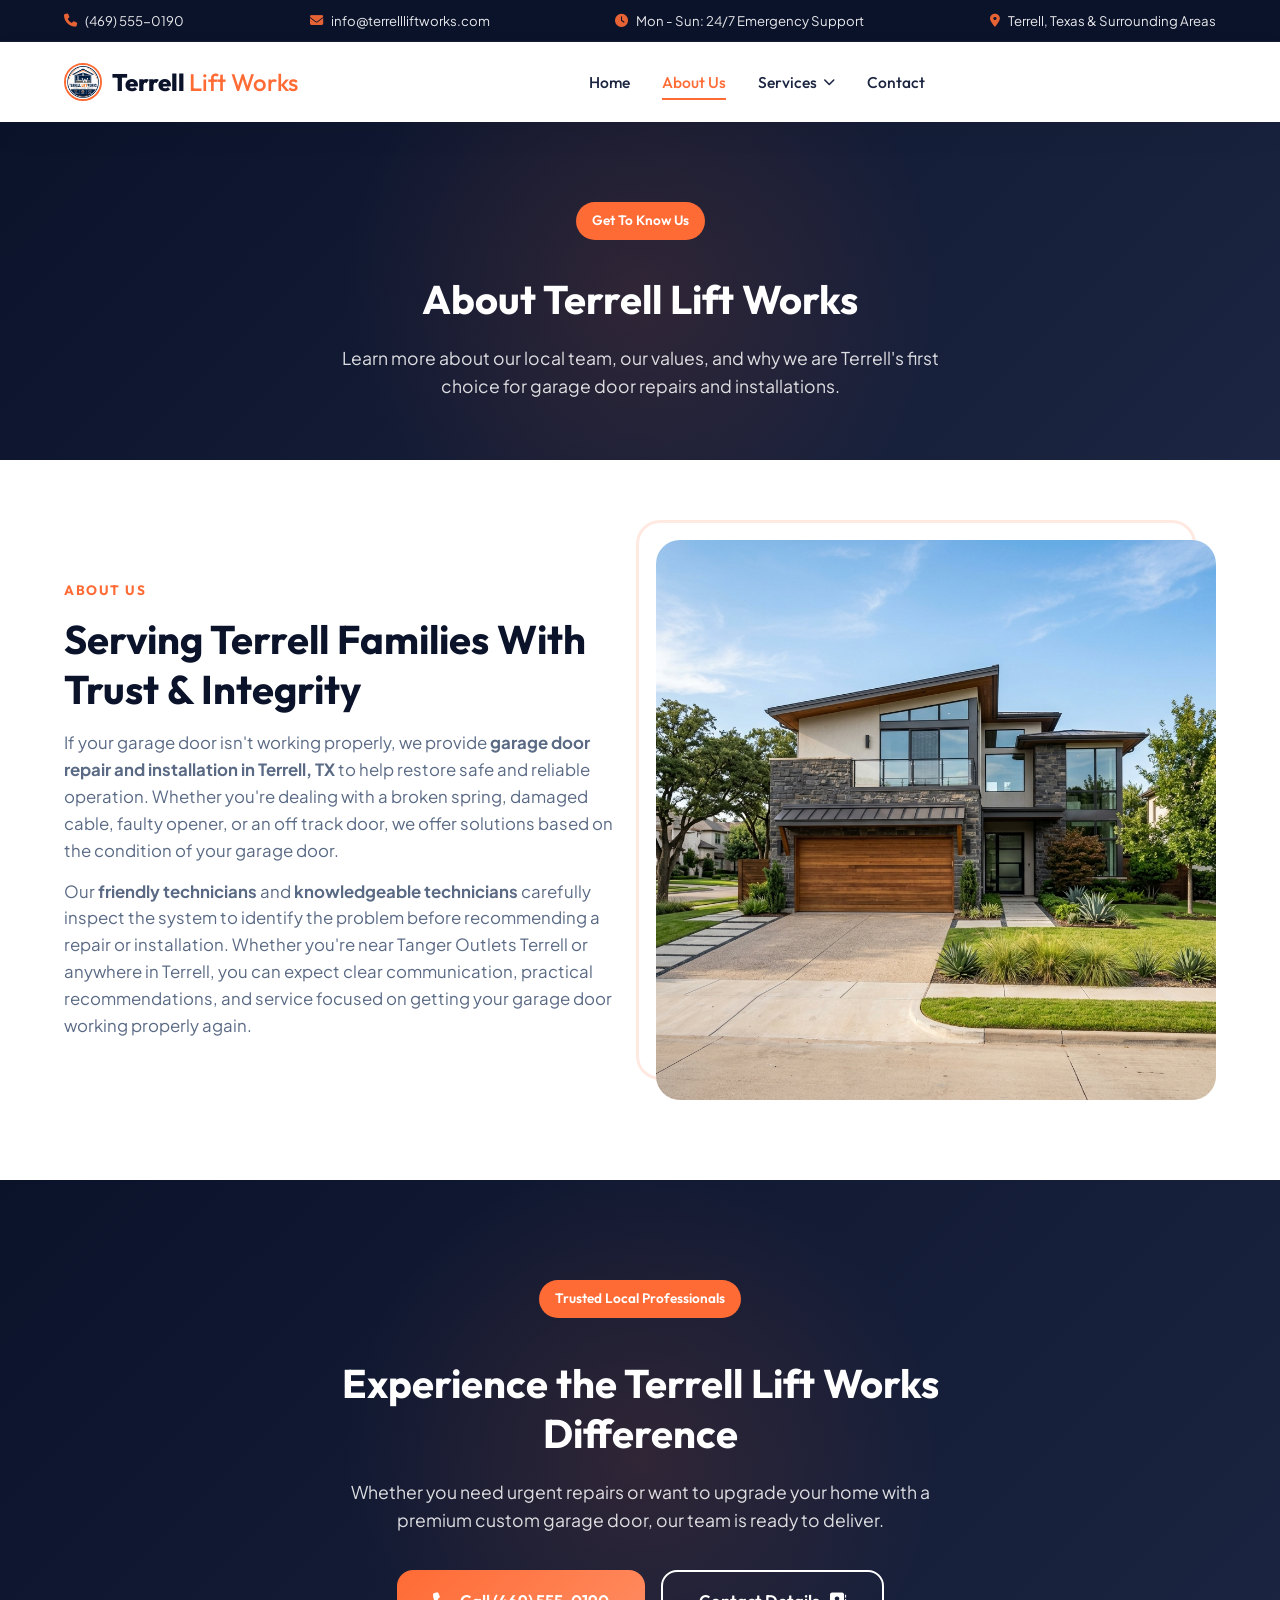
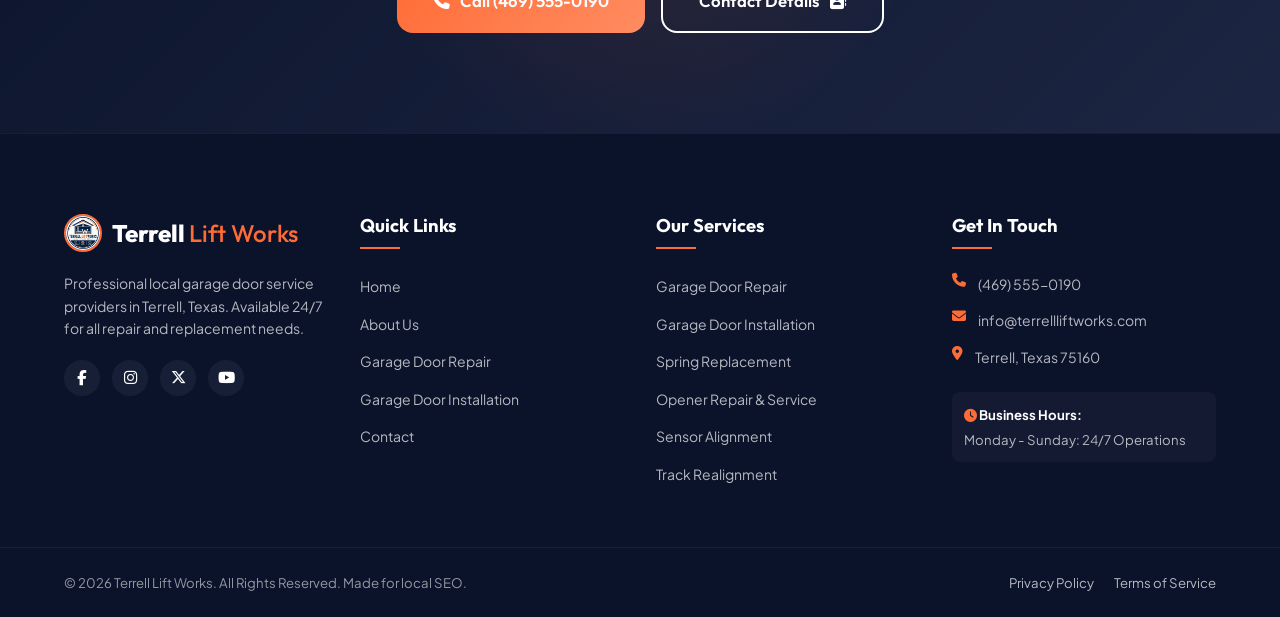
==== commit 448c4dd5: "first commit" ====
--- a/about.html
+++ b/about.html
@@ -146,10 +146,10 @@
             <div class="container grid grid-2 align-center">
                 <!-- Left: content -->
                 <div class="about-content reveal-left">
-                    <span class="section-subtitle">Our Background</span>
+                    <span class="section-subtitle">About Us</span>
                     <h2 class="section-title">Serving Terrell Families With Trust &amp; Integrity</h2>
-                    <p class="section-desc">Terrell Lift Works was founded with a singular purpose: to deliver premium-grade, reliable garage door repair and installations to homeowners in Terrell, Texas. Over the years, we have built a reputation for same-day service speed and unmatched technician expertise.</p>
-                    <p class="section-desc" style="margin-top: -10px;">We understand that a broken garage door isn't just an inconvenience; it's a security threat to your home. That's why we maintain 24/7 service availability. Our certified technicians live and work in the Terrell area, allowing us to arrive at your property within hours of your call.</p>
+                    <p class="section-desc">If your garage door isn't working properly, we provide <strong>garage door repair and installation in Terrell, TX</strong> to help restore safe and reliable operation. Whether you're dealing with a broken spring, damaged cable, faulty opener, or an off track door, we offer solutions based on the condition of your garage door.</p>
+                    <p class="section-desc" style="margin-top: -10px;">Our <strong>friendly technicians</strong> and <strong>knowledgeable technicians</strong> carefully inspect the system to identify the problem before recommending a repair or installation. Whether you're near Tanger Outlets Terrell or anywhere in Terrell, you can expect clear communication, practical recommendations, and service focused on getting your garage door working properly again.</p>
                     
 
                 </div>
